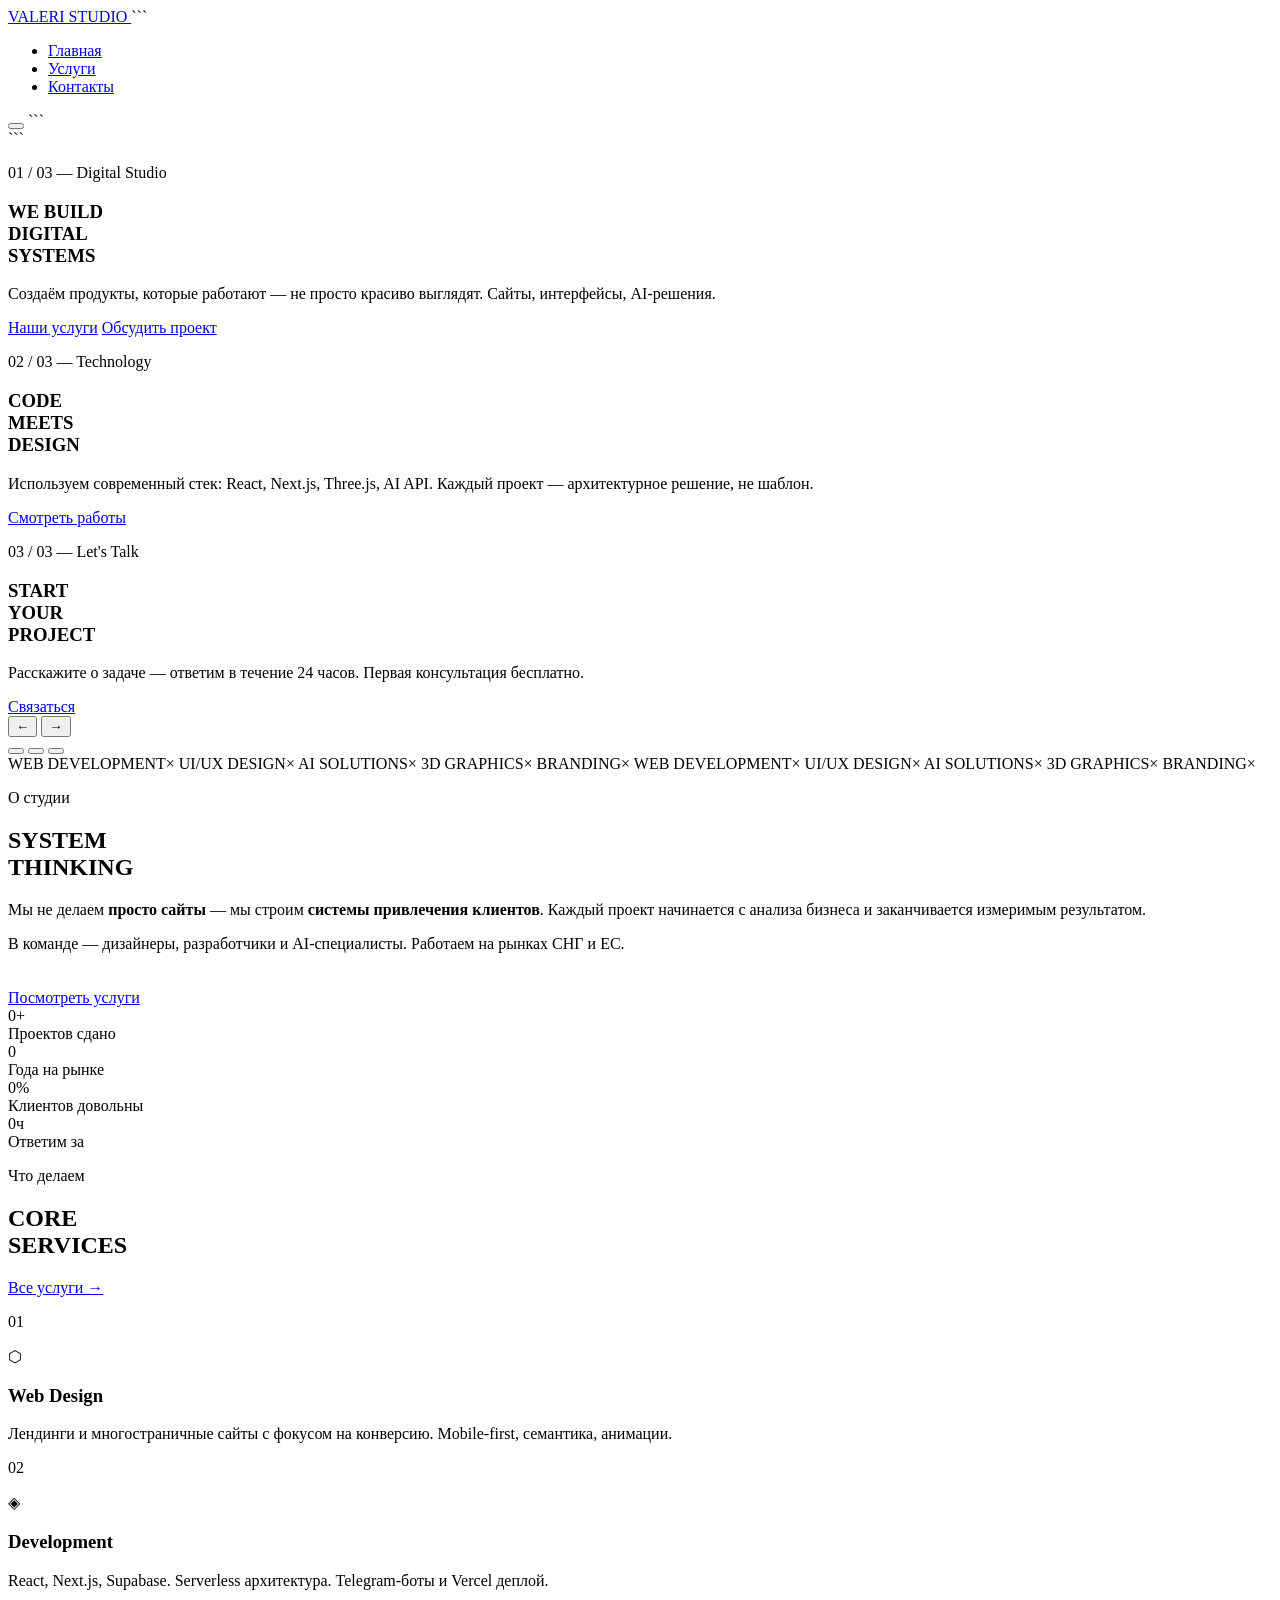
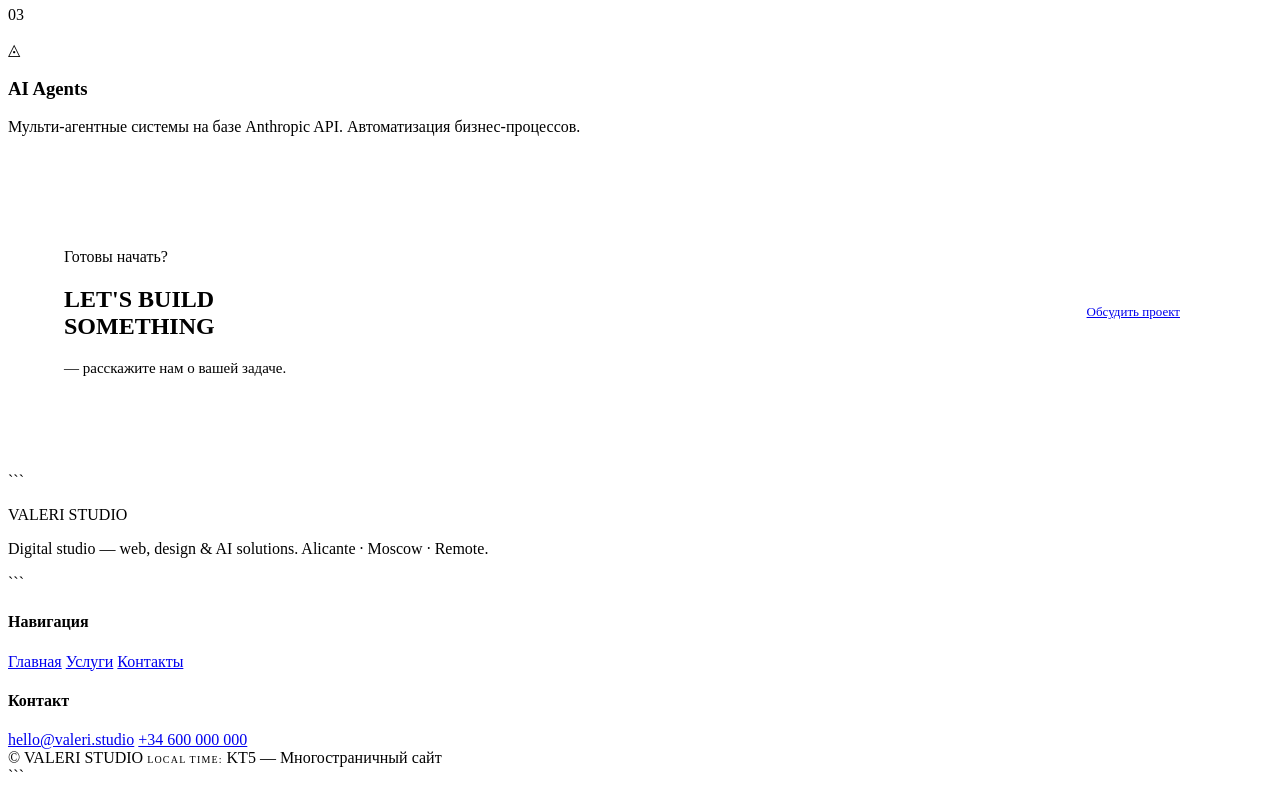
==== index.html @ 8718865a "Create index.html" ====
<!DOCTYPE html>

<html lang="ru">
<head>
  <meta charset="UTF-8" />
  <meta name="viewport" content="width=device-width, initial-scale=1.0" />
  <title>VALERI STUDIO — Digital Agency</title>
  <meta name="description" content="Digital studio specializing in web development, UI/UX design, and AI-powered solutions." />
  <link rel="stylesheet" href="css/style.css" />
</head>
<body>

  <!-- Noise texture overlay -->

  <div class="noise" aria-hidden="true"></div>

  <!-- ═══════════════════════════════════════
       HEADER
  ═══════════════════════════════════════ -->

  <header class="site-header" role="banner">
    <a href="index.html" class="logo" aria-label="VALERI STUDIO — home">
      <span class="logo-mark" aria-hidden="true"></span>
      VALERI STUDIO
    </a>

```
<nav role="navigation" aria-label="Основная навигация">
  <ul class="nav-links" id="nav-links">
    <li><a href="index.html">Главная</a></li>
    <li><a href="portfolio.html">Услуги</a></li>
    <li><a href="contacts.html">Контакты</a></li>
  </ul>
</nav>

<button class="menu-toggle" id="menu-toggle" aria-controls="nav-links" aria-expanded="false" aria-label="Открыть меню">
  <span></span>
  <span></span>
  <span></span>
</button>
```

  </header>

  <main>

```
<!-- ═══════════════════════════════════════
     HERO SLIDER
═══════════════════════════════════════ -->
<section class="hero" aria-label="Главный баннер">
  <div class="slides-track" aria-live="polite">

    <!-- Slide 1 -->
    <article class="slide slide-1 active" aria-roledescription="slide" aria-label="Слайд 1 из 3">
      <div class="slide-bg" aria-hidden="true"></div>
      <div class="slide-content">
        <p class="slide-num">01 / 03 — Digital Studio</p>
        <h1 class="slide-heading">
          WE BUILD<br /><span>DIGITAL</span><br />SYSTEMS
        </h1>
        <p class="slide-desc">
          Создаём продукты, которые работают — не просто красиво выглядят.
          Сайты, интерфейсы, AI-решения.
        </p>
        <div class="slide-actions">
          <a href="portfolio.html" class="btn btn-accent btn-arrow">Наши услуги</a>
          <a href="contacts.html" class="btn btn-ghost">Обсудить проект</a>
        </div>
      </div>
    </article>

    <!-- Slide 2 -->
    <article class="slide slide-2" aria-roledescription="slide" aria-label="Слайд 2 из 3">
      <div class="slide-bg" aria-hidden="true"></div>
      <div class="slide-content">
        <p class="slide-num">02 / 03 — Technology</p>
        <h1 class="slide-heading">
          CODE<br />MEETS<br /><span>DESIGN</span>
        </h1>
        <p class="slide-desc">
          Используем современный стек: React, Next.js, Three.js, AI API.
          Каждый проект — архитектурное решение, не шаблон.
        </p>
        <div class="slide-actions">
          <a href="portfolio.html" class="btn btn-accent btn-arrow">Смотреть работы</a>
        </div>
      </div>
    </article>

    <!-- Slide 3 -->
    <article class="slide slide-3" aria-roledescription="slide" aria-label="Слайд 3 из 3">
      <div class="slide-bg" aria-hidden="true"></div>
      <div class="slide-content">
        <p class="slide-num">03 / 03 — Let's Talk</p>
        <h1 class="slide-heading">
          START<br />YOUR<br /><span>PROJECT</span>
        </h1>
        <p class="slide-desc">
          Расскажите о задаче — ответим в течение 24 часов.
          Первая консультация бесплатно.
        </p>
        <div class="slide-actions">
          <a href="contacts.html" class="btn btn-accent btn-arrow">Связаться</a>
        </div>
      </div>
    </article>

  </div><!-- /.slides-track -->

  <!-- Slider controls -->
  <div class="slider-controls" aria-label="Управление слайдером">
    <button class="slider-btn prev" aria-label="Предыдущий слайд">&#8592;</button>
    <button class="slider-btn next" aria-label="Следующий слайд">&#8594;</button>
  </div>

  <!-- Dot indicators -->
  <div class="slider-dots" role="tablist" aria-label="Слайды">
    <button class="dot active" role="tab" aria-selected="true"  aria-label="Слайд 1"></button>
    <button class="dot"        role="tab" aria-selected="false" aria-label="Слайд 2"></button>
    <button class="dot"        role="tab" aria-selected="false" aria-label="Слайд 3"></button>
  </div>

  <!-- Progress bar -->
  <div class="slider-progress animating" aria-hidden="true" style="width:0%"></div>
</section>

<!-- ═══════════════════════════════════════
     MARQUEE STRIP
═══════════════════════════════════════ -->
<div class="marquee-strip" aria-hidden="true">
  <div class="marquee-track">
    <span>WEB DEVELOPMENT</span><span class="sep">×</span>
    <span>UI/UX DESIGN</span><span class="sep">×</span>
    <span>AI SOLUTIONS</span><span class="sep">×</span>
    <span>3D GRAPHICS</span><span class="sep">×</span>
    <span>BRANDING</span><span class="sep">×</span>
    <span>WEB DEVELOPMENT</span><span class="sep">×</span>
    <span>UI/UX DESIGN</span><span class="sep">×</span>
    <span>AI SOLUTIONS</span><span class="sep">×</span>
    <span>3D GRAPHICS</span><span class="sep">×</span>
    <span>BRANDING</span><span class="sep">×</span>
  </div>
</div>

<!-- ═══════════════════════════════════════
     ABOUT + STATS
═══════════════════════════════════════ -->
<section class="about-section" aria-labelledby="about-heading">
  <div class="about-inner">

    <div class="about-text">
      <p class="label reveal">О студии</p>
      <h2 class="display-title reveal reveal-d1" id="about-heading">
        SYSTEM<br />THINKING
      </h2>
      <p class="reveal reveal-d2">
        Мы не делаем <strong>просто сайты</strong> — мы строим
        <strong>системы привлечения клиентов</strong>.
        Каждый проект начинается с анализа бизнеса и заканчивается
        измеримым результатом.
      </p>
      <p class="reveal reveal-d3">
        В команде — дизайнеры, разработчики и AI-специалисты.
        Работаем на рынках СНГ и ЕС.
      </p>
      <div class="reveal reveal-d4" style="margin-top:36px">
        <a href="portfolio.html" class="btn btn-accent btn-arrow">Посмотреть услуги</a>
      </div>
    </div>

    <!-- Stats grid with animated counters -->
    <div class="stats-grid reveal reveal-d2">
      <div class="stat-box">
        <div class="stat-number"
             data-counter
             data-target="47"
             data-suffix="+">0+</div>
        <div class="stat-label">Проектов сдано</div>
      </div>
      <div class="stat-box">
        <div class="stat-number"
             data-counter
             data-target="3"
             data-suffix="">0</div>
        <div class="stat-label">Года на рынке</div>
      </div>
      <div class="stat-box">
        <div class="stat-number"
             data-counter
             data-target="98"
             data-suffix="%">0%</div>
        <div class="stat-label">Клиентов довольны</div>
      </div>
      <div class="stat-box">
        <div class="stat-number"
             data-counter
             data-target="24"
             data-suffix="ч">0ч</div>
        <div class="stat-label">Ответим за</div>
      </div>
    </div>

  </div>
</section>

<!-- ═══════════════════════════════════════
     SERVICES PREVIEW
═══════════════════════════════════════ -->
<section class="services-preview" aria-labelledby="services-preview-heading">
  <div class="services-preview-inner">

    <header class="services-header">
      <div>
        <p class="label reveal">Что делаем</p>
        <h2 class="section-title reveal reveal-d1" id="services-preview-heading">
          CORE<br />SERVICES
        </h2>
      </div>
      <a href="portfolio.html" class="btn btn-ghost reveal reveal-d2">Все услуги →</a>
    </header>

    <div class="preview-cards" data-stagger>

      <article class="preview-card">
        <p class="card-index">01</p>
        <span class="card-icon" aria-hidden="true">⬡</span>
        <h3 class="card-title">Web Design</h3>
        <p class="card-desc">Лендинги и многостраничные сайты с фокусом на конверсию. Mobile-first, семантика, анимации.</p>
      </article>

      <article class="preview-card">
        <p class="card-index">02</p>
        <span class="card-icon" aria-hidden="true">◈</span>
        <h3 class="card-title">Development</h3>
        <p class="card-desc">React, Next.js, Supabase. Serverless архитектура. Telegram-боты и Vercel деплой.</p>
      </article>

      <article class="preview-card">
        <p class="card-index">03</p>
        <span class="card-icon" aria-hidden="true">◬</span>
        <h3 class="card-title">AI Agents</h3>
        <p class="card-desc">Мульти-агентные системы на базе Anthropic API. Автоматизация бизнес-процессов.</p>
      </article>

    </div><!-- /.preview-cards -->

  </div>
</section>

<!-- ═══════════════════════════════════════
     DYNAMIC CONTENT: CTA BANNER
═══════════════════════════════════════ -->
<section style="padding:80px 56px; background:var(--surface); border-top:1px solid var(--border); border-bottom:1px solid var(--border);" aria-labelledby="cta-heading">
  <div style="max-width:1280px; margin:0 auto; display:flex; justify-content:space-between; align-items:center; gap:32px; flex-wrap:wrap;">
    <div>
      <p class="label reveal" aria-hidden="true">Готовы начать?</p>
      <h2 class="section-title reveal reveal-d1" id="cta-heading">
        LET'S BUILD<br />SOMETHING
      </h2>
      <!-- Dynamic greeting injected by main.js -->
      <p class="reveal reveal-d2" style="font-size:15px; color:var(--text-dim); margin-top:8px;">
        <span data-greeting></span> — расскажите нам о вашей задаче.
      </p>
    </div>
    <a href="contacts.html" class="btn btn-accent btn-arrow reveal reveal-d3" style="font-size:13px; padding:18px 36px;">
      Обсудить проект
    </a>
  </div>
</section>
```

  </main>

  <!-- ═══════════════════════════════════════
       FOOTER
  ═══════════════════════════════════════ -->

  <footer class="site-footer" role="contentinfo">
    <div>
      <p class="footer-brand">VALERI STUDIO</p>
      <p class="footer-tagline">Digital studio — web, design & AI solutions. Alicante · Moscow · Remote.</p>
    </div>

```
<nav class="footer-col" aria-label="Навигация в footer">
  <h4>Навигация</h4>
  <a href="index.html">Главная</a>
  <a href="portfolio.html">Услуги</a>
  <a href="contacts.html">Контакты</a>
</nav>

<div class="footer-col">
  <h4>Контакт</h4>
  <a href="mailto:hello@valeri.studio">hello@valeri.studio</a>
  <a href="tel:+34600000000">+34 600 000 000</a>
</div>

<div class="footer-bottom">
  <span>© <span data-year></span> VALERI STUDIO</span>
  <span style="font-family:var(--ff-mono); font-size:10px; letter-spacing:0.12em; color:var(--text-muted)">
    LOCAL TIME: <span data-clock></span>
  </span>
  <span>KT5 — Многостраничный сайт</span>
</div>
```

  </footer>

  <!-- Scripts -->

  <script src="js/nav.js"></script>

  <script src="js/slider.js"></script>

  <script src="js/main.js"></script>

</body>
</html>
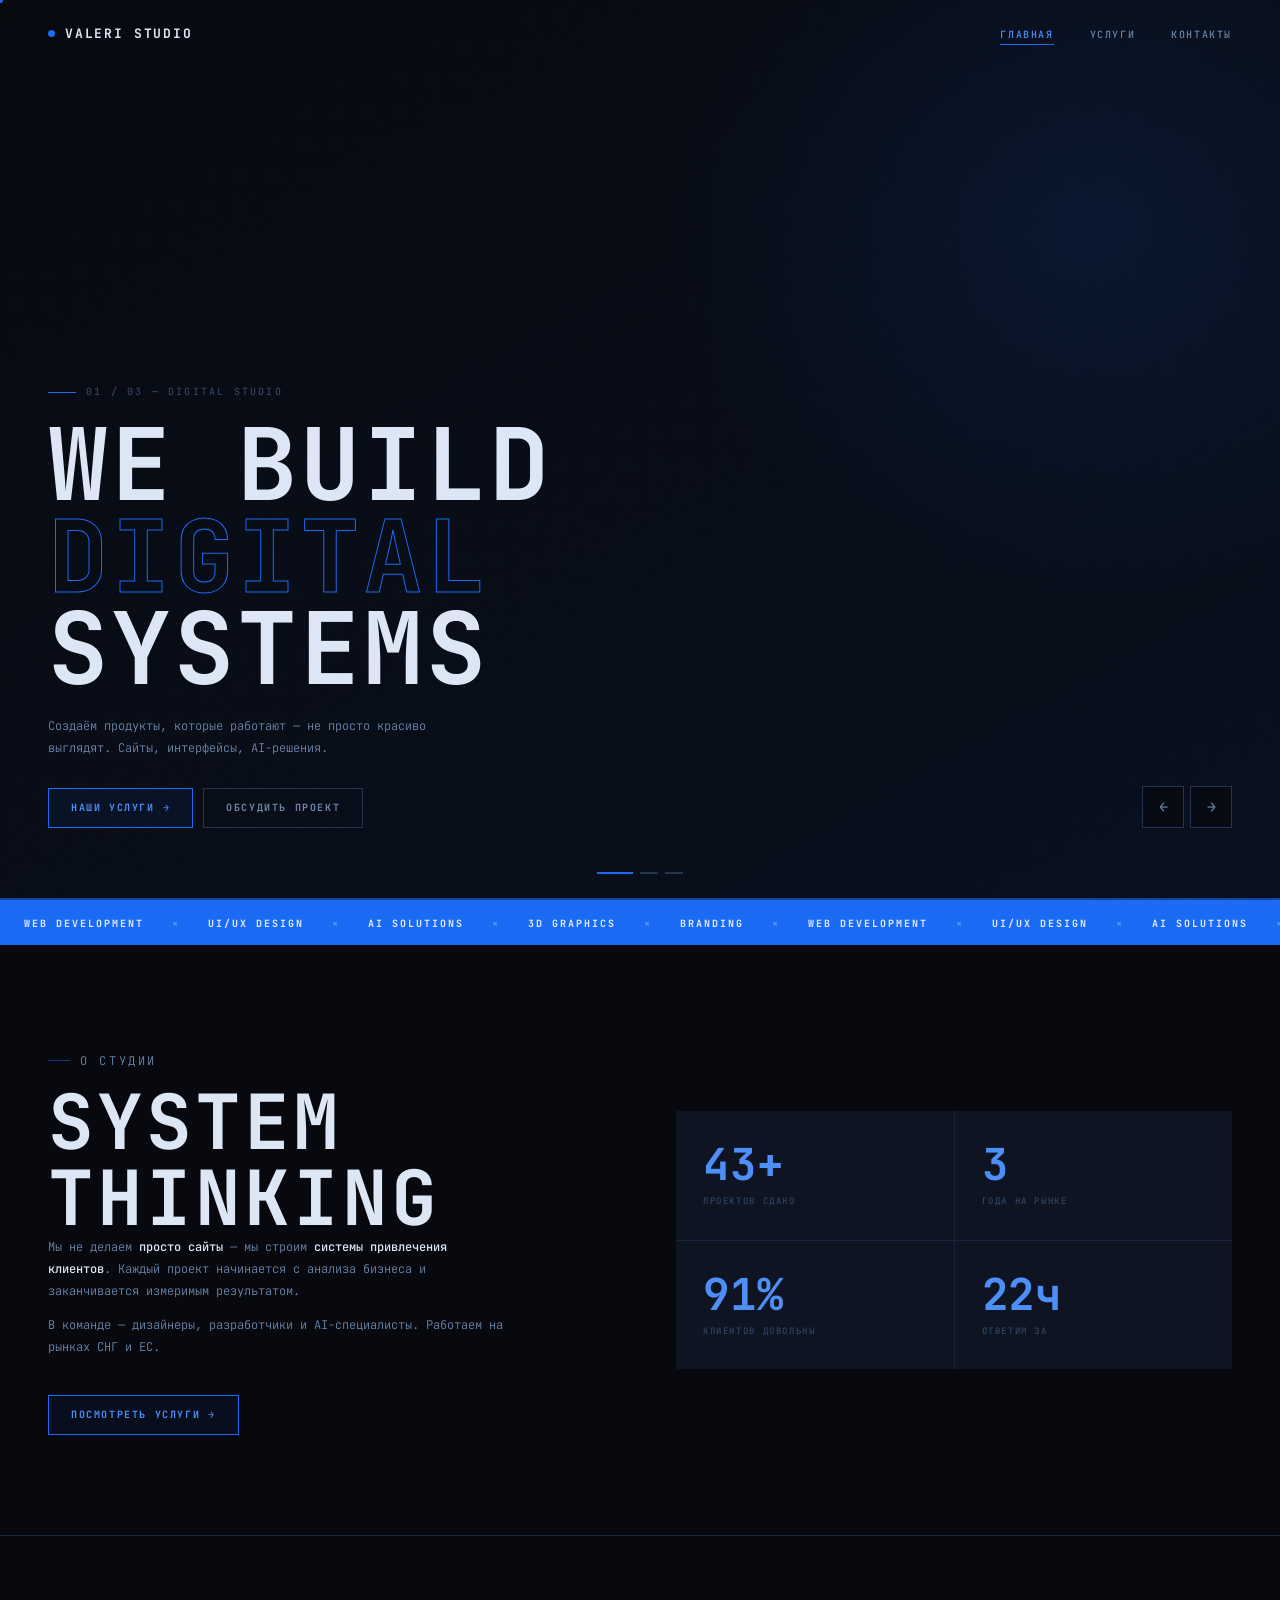
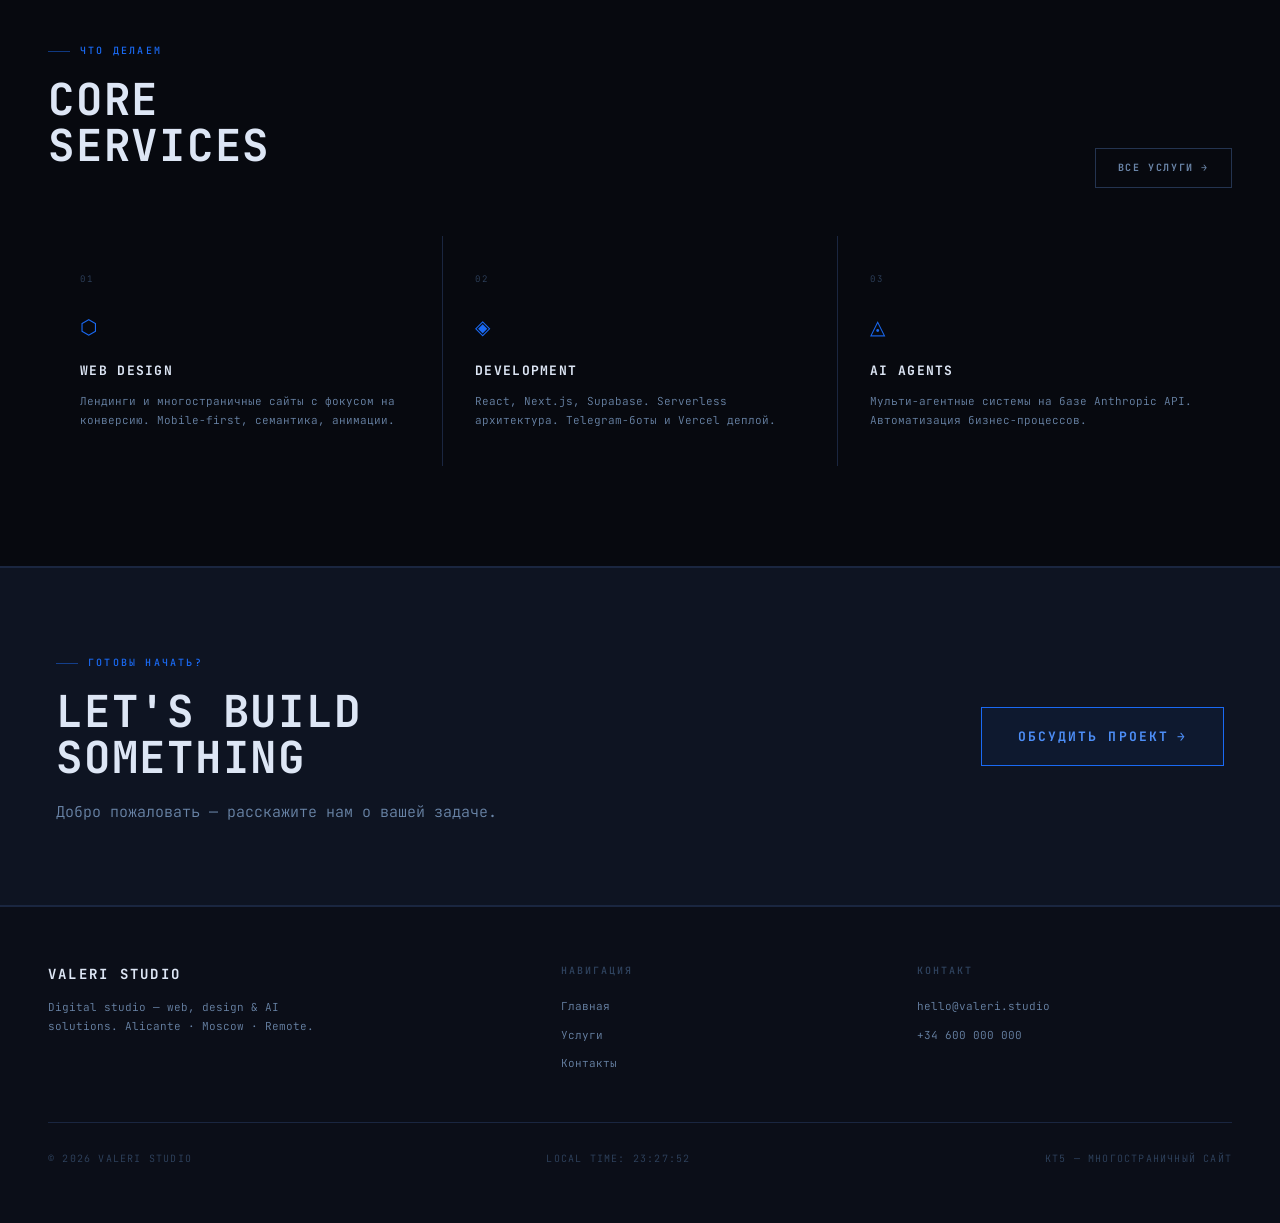
==== commit 6c3b1ff0: "Update index.html" ====
--- a/index.html
+++ b/index.html
@@ -1,5 +1,4 @@
 <!DOCTYPE html>
-
 <html lang="ru">
 <head>
   <meta charset="UTF-8" />
@@ -11,308 +10,294 @@
 <body>
 
   <!-- Noise texture overlay -->
-
   <div class="noise" aria-hidden="true"></div>
 
   <!-- ═══════════════════════════════════════
        HEADER
   ═══════════════════════════════════════ -->
-
   <header class="site-header" role="banner">
     <a href="index.html" class="logo" aria-label="VALERI STUDIO — home">
       <span class="logo-mark" aria-hidden="true"></span>
       VALERI STUDIO
     </a>
 
-```
-<nav role="navigation" aria-label="Основная навигация">
-  <ul class="nav-links" id="nav-links">
-    <li><a href="index.html">Главная</a></li>
-    <li><a href="portfolio.html">Услуги</a></li>
-    <li><a href="contacts.html">Контакты</a></li>
-  </ul>
-</nav>
-
-<button class="menu-toggle" id="menu-toggle" aria-controls="nav-links" aria-expanded="false" aria-label="Открыть меню">
-  <span></span>
-  <span></span>
-  <span></span>
-</button>
-```
-
+    <nav role="navigation" aria-label="Основная навигация">
+      <ul class="nav-links" id="nav-links">
+        <li><a href="index.html">Главная</a></li>
+        <li><a href="portfolio.html">Услуги</a></li>
+        <li><a href="contacts.html">Контакты</a></li>
+      </ul>
+    </nav>
+
+    <button class="menu-toggle" id="menu-toggle" aria-controls="nav-links" aria-expanded="false" aria-label="Открыть меню">
+      <span></span>
+      <span></span>
+      <span></span>
+    </button>
   </header>
 
   <main>
 
-```
-<!-- ═══════════════════════════════════════
-     HERO SLIDER
-═══════════════════════════════════════ -->
-<section class="hero" aria-label="Главный баннер">
-  <div class="slides-track" aria-live="polite">
-
-    <!-- Slide 1 -->
-    <article class="slide slide-1 active" aria-roledescription="slide" aria-label="Слайд 1 из 3">
-      <div class="slide-bg" aria-hidden="true"></div>
-      <div class="slide-content">
-        <p class="slide-num">01 / 03 — Digital Studio</p>
-        <h1 class="slide-heading">
-          WE BUILD<br /><span>DIGITAL</span><br />SYSTEMS
-        </h1>
-        <p class="slide-desc">
-          Создаём продукты, которые работают — не просто красиво выглядят.
-          Сайты, интерфейсы, AI-решения.
-        </p>
-        <div class="slide-actions">
-          <a href="portfolio.html" class="btn btn-accent btn-arrow">Наши услуги</a>
-          <a href="contacts.html" class="btn btn-ghost">Обсудить проект</a>
+    <!-- ═══════════════════════════════════════
+         HERO SLIDER
+    ═══════════════════════════════════════ -->
+    <section class="hero" aria-label="Главный баннер">
+      <div class="slides-track" aria-live="polite">
+
+        <!-- Slide 1 -->
+        <article class="slide slide-1 active" aria-roledescription="slide" aria-label="Слайд 1 из 3">
+          <div class="slide-bg" aria-hidden="true"></div>
+          <div class="slide-content">
+            <p class="slide-num">01 / 03 — Digital Studio</p>
+            <h1 class="slide-heading">
+              WE BUILD<br /><span>DIGITAL</span><br />SYSTEMS
+            </h1>
+            <p class="slide-desc">
+              Создаём продукты, которые работают — не просто красиво выглядят.
+              Сайты, интерфейсы, AI-решения.
+            </p>
+            <div class="slide-actions">
+              <a href="portfolio.html" class="btn btn-accent btn-arrow">Наши услуги</a>
+              <a href="contacts.html" class="btn btn-ghost">Обсудить проект</a>
+            </div>
+          </div>
+        </article>
+
+        <!-- Slide 2 -->
+        <article class="slide slide-2" aria-roledescription="slide" aria-label="Слайд 2 из 3">
+          <div class="slide-bg" aria-hidden="true"></div>
+          <div class="slide-content">
+            <p class="slide-num">02 / 03 — Technology</p>
+            <h1 class="slide-heading">
+              CODE<br />MEETS<br /><span>DESIGN</span>
+            </h1>
+            <p class="slide-desc">
+              Используем современный стек: React, Next.js, Three.js, AI API.
+              Каждый проект — архитектурное решение, не шаблон.
+            </p>
+            <div class="slide-actions">
+              <a href="portfolio.html" class="btn btn-accent btn-arrow">Смотреть работы</a>
+            </div>
+          </div>
+        </article>
+
+        <!-- Slide 3 -->
+        <article class="slide slide-3" aria-roledescription="slide" aria-label="Слайд 3 из 3">
+          <div class="slide-bg" aria-hidden="true"></div>
+          <div class="slide-content">
+            <p class="slide-num">03 / 03 — Let's Talk</p>
+            <h1 class="slide-heading">
+              START<br />YOUR<br /><span>PROJECT</span>
+            </h1>
+            <p class="slide-desc">
+              Расскажите о задаче — ответим в течение 24 часов.
+              Первая консультация бесплатно.
+            </p>
+            <div class="slide-actions">
+              <a href="contacts.html" class="btn btn-accent btn-arrow">Связаться</a>
+            </div>
+          </div>
+        </article>
+
+      </div><!-- /.slides-track -->
+
+      <!-- Slider controls -->
+      <div class="slider-controls" aria-label="Управление слайдером">
+        <button class="slider-btn prev" aria-label="Предыдущий слайд">&#8592;</button>
+        <button class="slider-btn next" aria-label="Следующий слайд">&#8594;</button>
+      </div>
+
+      <!-- Dot indicators -->
+      <div class="slider-dots" role="tablist" aria-label="Слайды">
+        <button class="dot active" role="tab" aria-selected="true"  aria-label="Слайд 1"></button>
+        <button class="dot"        role="tab" aria-selected="false" aria-label="Слайд 2"></button>
+        <button class="dot"        role="tab" aria-selected="false" aria-label="Слайд 3"></button>
+      </div>
+
+      <!-- Progress bar -->
+      <div class="slider-progress animating" aria-hidden="true" style="width:0%"></div>
+    </section>
+
+    <!-- ═══════════════════════════════════════
+         MARQUEE STRIP
+    ═══════════════════════════════════════ -->
+    <div class="marquee-strip" aria-hidden="true">
+      <div class="marquee-track">
+        <span>WEB DEVELOPMENT</span><span class="sep">×</span>
+        <span>UI/UX DESIGN</span><span class="sep">×</span>
+        <span>AI SOLUTIONS</span><span class="sep">×</span>
+        <span>3D GRAPHICS</span><span class="sep">×</span>
+        <span>BRANDING</span><span class="sep">×</span>
+        <span>WEB DEVELOPMENT</span><span class="sep">×</span>
+        <span>UI/UX DESIGN</span><span class="sep">×</span>
+        <span>AI SOLUTIONS</span><span class="sep">×</span>
+        <span>3D GRAPHICS</span><span class="sep">×</span>
+        <span>BRANDING</span><span class="sep">×</span>
+      </div>
+    </div>
+
+    <!-- ═══════════════════════════════════════
+         ABOUT + STATS
+    ═══════════════════════════════════════ -->
+    <section class="about-section" aria-labelledby="about-heading">
+      <div class="about-inner">
+
+        <div class="about-text">
+          <p class="label reveal">О студии</p>
+          <h2 class="display-title reveal reveal-d1" id="about-heading">
+            SYSTEM<br />THINKING
+          </h2>
+          <p class="reveal reveal-d2">
+            Мы не делаем <strong>просто сайты</strong> — мы строим
+            <strong>системы привлечения клиентов</strong>.
+            Каждый проект начинается с анализа бизнеса и заканчивается
+            измеримым результатом.
+          </p>
+          <p class="reveal reveal-d3">
+            В команде — дизайнеры, разработчики и AI-специалисты.
+            Работаем на рынках СНГ и ЕС.
+          </p>
+          <div class="reveal reveal-d4" style="margin-top:36px">
+            <a href="portfolio.html" class="btn btn-accent btn-arrow">Посмотреть услуги</a>
+          </div>
         </div>
-      </div>
-    </article>
-
-    <!-- Slide 2 -->
-    <article class="slide slide-2" aria-roledescription="slide" aria-label="Слайд 2 из 3">
-      <div class="slide-bg" aria-hidden="true"></div>
-      <div class="slide-content">
-        <p class="slide-num">02 / 03 — Technology</p>
-        <h1 class="slide-heading">
-          CODE<br />MEETS<br /><span>DESIGN</span>
-        </h1>
-        <p class="slide-desc">
-          Используем современный стек: React, Next.js, Three.js, AI API.
-          Каждый проект — архитектурное решение, не шаблон.
-        </p>
-        <div class="slide-actions">
-          <a href="portfolio.html" class="btn btn-accent btn-arrow">Смотреть работы</a>
+
+        <!-- Stats grid with animated counters -->
+        <div class="stats-grid reveal reveal-d2">
+          <div class="stat-box">
+            <div class="stat-number"
+                 data-counter
+                 data-target="47"
+                 data-suffix="+">0+</div>
+            <div class="stat-label">Проектов сдано</div>
+          </div>
+          <div class="stat-box">
+            <div class="stat-number"
+                 data-counter
+                 data-target="3"
+                 data-suffix="">0</div>
+            <div class="stat-label">Года на рынке</div>
+          </div>
+          <div class="stat-box">
+            <div class="stat-number"
+                 data-counter
+                 data-target="98"
+                 data-suffix="%">0%</div>
+            <div class="stat-label">Клиентов довольны</div>
+          </div>
+          <div class="stat-box">
+            <div class="stat-number"
+                 data-counter
+                 data-target="24"
+                 data-suffix="ч">0ч</div>
+            <div class="stat-label">Ответим за</div>
+          </div>
         </div>
-      </div>
-    </article>
-
-    <!-- Slide 3 -->
-    <article class="slide slide-3" aria-roledescription="slide" aria-label="Слайд 3 из 3">
-      <div class="slide-bg" aria-hidden="true"></div>
-      <div class="slide-content">
-        <p class="slide-num">03 / 03 — Let's Talk</p>
-        <h1 class="slide-heading">
-          START<br />YOUR<br /><span>PROJECT</span>
-        </h1>
-        <p class="slide-desc">
-          Расскажите о задаче — ответим в течение 24 часов.
-          Первая консультация бесплатно.
-        </p>
-        <div class="slide-actions">
-          <a href="contacts.html" class="btn btn-accent btn-arrow">Связаться</a>
+
+      </div>
+    </section>
+
+    <!-- ═══════════════════════════════════════
+         SERVICES PREVIEW
+    ═══════════════════════════════════════ -->
+    <section class="services-preview" aria-labelledby="services-preview-heading">
+      <div class="services-preview-inner">
+
+        <header class="services-header">
+          <div>
+            <p class="label reveal">Что делаем</p>
+            <h2 class="section-title reveal reveal-d1" id="services-preview-heading">
+              CORE<br />SERVICES
+            </h2>
+          </div>
+          <a href="portfolio.html" class="btn btn-ghost reveal reveal-d2">Все услуги →</a>
+        </header>
+
+        <div class="preview-cards" data-stagger>
+
+          <article class="preview-card">
+            <p class="card-index">01</p>
+            <span class="card-icon" aria-hidden="true">⬡</span>
+            <h3 class="card-title">Web Design</h3>
+            <p class="card-desc">Лендинги и многостраничные сайты с фокусом на конверсию. Mobile-first, семантика, анимации.</p>
+          </article>
+
+          <article class="preview-card">
+            <p class="card-index">02</p>
+            <span class="card-icon" aria-hidden="true">◈</span>
+            <h3 class="card-title">Development</h3>
+            <p class="card-desc">React, Next.js, Supabase. Serverless архитектура. Telegram-боты и Vercel деплой.</p>
+          </article>
+
+          <article class="preview-card">
+            <p class="card-index">03</p>
+            <span class="card-icon" aria-hidden="true">◬</span>
+            <h3 class="card-title">AI Agents</h3>
+            <p class="card-desc">Мульти-агентные системы на базе Anthropic API. Автоматизация бизнес-процессов.</p>
+          </article>
+
+        </div><!-- /.preview-cards -->
+
+      </div>
+    </section>
+
+    <!-- ═══════════════════════════════════════
+         DYNAMIC CONTENT: CTA BANNER
+    ═══════════════════════════════════════ -->
+    <section style="padding:80px 56px; background:var(--surface); border-top:1px solid var(--border); border-bottom:1px solid var(--border);" aria-labelledby="cta-heading">
+      <div style="max-width:1280px; margin:0 auto; display:flex; justify-content:space-between; align-items:center; gap:32px; flex-wrap:wrap;">
+        <div>
+          <p class="label reveal" aria-hidden="true">Готовы начать?</p>
+          <h2 class="section-title reveal reveal-d1" id="cta-heading">
+            LET'S BUILD<br />SOMETHING
+          </h2>
+          <!-- Dynamic greeting injected by main.js -->
+          <p class="reveal reveal-d2" style="font-size:15px; color:var(--text-dim); margin-top:8px;">
+            <span data-greeting></span> — расскажите нам о вашей задаче.
+          </p>
         </div>
-      </div>
-    </article>
-
-  </div><!-- /.slides-track -->
-
-  <!-- Slider controls -->
-  <div class="slider-controls" aria-label="Управление слайдером">
-    <button class="slider-btn prev" aria-label="Предыдущий слайд">&#8592;</button>
-    <button class="slider-btn next" aria-label="Следующий слайд">&#8594;</button>
-  </div>
-
-  <!-- Dot indicators -->
-  <div class="slider-dots" role="tablist" aria-label="Слайды">
-    <button class="dot active" role="tab" aria-selected="true"  aria-label="Слайд 1"></button>
-    <button class="dot"        role="tab" aria-selected="false" aria-label="Слайд 2"></button>
-    <button class="dot"        role="tab" aria-selected="false" aria-label="Слайд 3"></button>
-  </div>
-
-  <!-- Progress bar -->
-  <div class="slider-progress animating" aria-hidden="true" style="width:0%"></div>
-</section>
-
-<!-- ═══════════════════════════════════════
-     MARQUEE STRIP
-═══════════════════════════════════════ -->
-<div class="marquee-strip" aria-hidden="true">
-  <div class="marquee-track">
-    <span>WEB DEVELOPMENT</span><span class="sep">×</span>
-    <span>UI/UX DESIGN</span><span class="sep">×</span>
-    <span>AI SOLUTIONS</span><span class="sep">×</span>
-    <span>3D GRAPHICS</span><span class="sep">×</span>
-    <span>BRANDING</span><span class="sep">×</span>
-    <span>WEB DEVELOPMENT</span><span class="sep">×</span>
-    <span>UI/UX DESIGN</span><span class="sep">×</span>
-    <span>AI SOLUTIONS</span><span class="sep">×</span>
-    <span>3D GRAPHICS</span><span class="sep">×</span>
-    <span>BRANDING</span><span class="sep">×</span>
-  </div>
-</div>
-
-<!-- ═══════════════════════════════════════
-     ABOUT + STATS
-═══════════════════════════════════════ -->
-<section class="about-section" aria-labelledby="about-heading">
-  <div class="about-inner">
-
-    <div class="about-text">
-      <p class="label reveal">О студии</p>
-      <h2 class="display-title reveal reveal-d1" id="about-heading">
-        SYSTEM<br />THINKING
-      </h2>
-      <p class="reveal reveal-d2">
-        Мы не делаем <strong>просто сайты</strong> — мы строим
-        <strong>системы привлечения клиентов</strong>.
-        Каждый проект начинается с анализа бизнеса и заканчивается
-        измеримым результатом.
-      </p>
-      <p class="reveal reveal-d3">
-        В команде — дизайнеры, разработчики и AI-специалисты.
-        Работаем на рынках СНГ и ЕС.
-      </p>
-      <div class="reveal reveal-d4" style="margin-top:36px">
-        <a href="portfolio.html" class="btn btn-accent btn-arrow">Посмотреть услуги</a>
-      </div>
-    </div>
-
-    <!-- Stats grid with animated counters -->
-    <div class="stats-grid reveal reveal-d2">
-      <div class="stat-box">
-        <div class="stat-number"
-             data-counter
-             data-target="47"
-             data-suffix="+">0+</div>
-        <div class="stat-label">Проектов сдано</div>
-      </div>
-      <div class="stat-box">
-        <div class="stat-number"
-             data-counter
-             data-target="3"
-             data-suffix="">0</div>
-        <div class="stat-label">Года на рынке</div>
-      </div>
-      <div class="stat-box">
-        <div class="stat-number"
-             data-counter
-             data-target="98"
-             data-suffix="%">0%</div>
-        <div class="stat-label">Клиентов довольны</div>
-      </div>
-      <div class="stat-box">
-        <div class="stat-number"
-             data-counter
-             data-target="24"
-             data-suffix="ч">0ч</div>
-        <div class="stat-label">Ответим за</div>
-      </div>
-    </div>
-
-  </div>
-</section>
-
-<!-- ═══════════════════════════════════════
-     SERVICES PREVIEW
-═══════════════════════════════════════ -->
-<section class="services-preview" aria-labelledby="services-preview-heading">
-  <div class="services-preview-inner">
-
-    <header class="services-header">
-      <div>
-        <p class="label reveal">Что делаем</p>
-        <h2 class="section-title reveal reveal-d1" id="services-preview-heading">
-          CORE<br />SERVICES
-        </h2>
-      </div>
-      <a href="portfolio.html" class="btn btn-ghost reveal reveal-d2">Все услуги →</a>
-    </header>
-
-    <div class="preview-cards" data-stagger>
-
-      <article class="preview-card">
-        <p class="card-index">01</p>
-        <span class="card-icon" aria-hidden="true">⬡</span>
-        <h3 class="card-title">Web Design</h3>
-        <p class="card-desc">Лендинги и многостраничные сайты с фокусом на конверсию. Mobile-first, семантика, анимации.</p>
-      </article>
-
-      <article class="preview-card">
-        <p class="card-index">02</p>
-        <span class="card-icon" aria-hidden="true">◈</span>
-        <h3 class="card-title">Development</h3>
-        <p class="card-desc">React, Next.js, Supabase. Serverless архитектура. Telegram-боты и Vercel деплой.</p>
-      </article>
-
-      <article class="preview-card">
-        <p class="card-index">03</p>
-        <span class="card-icon" aria-hidden="true">◬</span>
-        <h3 class="card-title">AI Agents</h3>
-        <p class="card-desc">Мульти-агентные системы на базе Anthropic API. Автоматизация бизнес-процессов.</p>
-      </article>
-
-    </div><!-- /.preview-cards -->
-
-  </div>
-</section>
-
-<!-- ═══════════════════════════════════════
-     DYNAMIC CONTENT: CTA BANNER
-═══════════════════════════════════════ -->
-<section style="padding:80px 56px; background:var(--surface); border-top:1px solid var(--border); border-bottom:1px solid var(--border);" aria-labelledby="cta-heading">
-  <div style="max-width:1280px; margin:0 auto; display:flex; justify-content:space-between; align-items:center; gap:32px; flex-wrap:wrap;">
-    <div>
-      <p class="label reveal" aria-hidden="true">Готовы начать?</p>
-      <h2 class="section-title reveal reveal-d1" id="cta-heading">
-        LET'S BUILD<br />SOMETHING
-      </h2>
-      <!-- Dynamic greeting injected by main.js -->
-      <p class="reveal reveal-d2" style="font-size:15px; color:var(--text-dim); margin-top:8px;">
-        <span data-greeting></span> — расскажите нам о вашей задаче.
-      </p>
-    </div>
-    <a href="contacts.html" class="btn btn-accent btn-arrow reveal reveal-d3" style="font-size:13px; padding:18px 36px;">
-      Обсудить проект
-    </a>
-  </div>
-</section>
-```
+        <a href="contacts.html" class="btn btn-accent btn-arrow reveal reveal-d3" style="font-size:13px; padding:18px 36px;">
+          Обсудить проект
+        </a>
+      </div>
+    </section>
 
   </main>
 
   <!-- ═══════════════════════════════════════
        FOOTER
   ═══════════════════════════════════════ -->
-
   <footer class="site-footer" role="contentinfo">
     <div>
       <p class="footer-brand">VALERI STUDIO</p>
       <p class="footer-tagline">Digital studio — web, design & AI solutions. Alicante · Moscow · Remote.</p>
     </div>
 
-```
-<nav class="footer-col" aria-label="Навигация в footer">
-  <h4>Навигация</h4>
-  <a href="index.html">Главная</a>
-  <a href="portfolio.html">Услуги</a>
-  <a href="contacts.html">Контакты</a>
-</nav>
-
-<div class="footer-col">
-  <h4>Контакт</h4>
-  <a href="mailto:hello@valeri.studio">hello@valeri.studio</a>
-  <a href="tel:+34600000000">+34 600 000 000</a>
-</div>
-
-<div class="footer-bottom">
-  <span>© <span data-year></span> VALERI STUDIO</span>
-  <span style="font-family:var(--ff-mono); font-size:10px; letter-spacing:0.12em; color:var(--text-muted)">
-    LOCAL TIME: <span data-clock></span>
-  </span>
-  <span>KT5 — Многостраничный сайт</span>
-</div>
-```
-
+    <nav class="footer-col" aria-label="Навигация в footer">
+      <h4>Навигация</h4>
+      <a href="index.html">Главная</a>
+      <a href="portfolio.html">Услуги</a>
+      <a href="contacts.html">Контакты</a>
+    </nav>
+
+    <div class="footer-col">
+      <h4>Контакт</h4>
+      <a href="mailto:hello@valeri.studio">hello@valeri.studio</a>
+      <a href="tel:+34600000000">+34 600 000 000</a>
+    </div>
+
+    <div class="footer-bottom">
+      <span>© <span data-year></span> VALERI STUDIO</span>
+      <span style="font-family:var(--ff-mono); font-size:10px; letter-spacing:0.12em; color:var(--text-muted)">
+        LOCAL TIME: <span data-clock></span>
+      </span>
+      <span>KT5 — Многостраничный сайт</span>
+    </div>
   </footer>
 
   <!-- Scripts -->
-
   <script src="js/nav.js"></script>
-
   <script src="js/slider.js"></script>
-
   <script src="js/main.js"></script>
 
 </body>
--- a/css/style.css
+++ b/css/style.css
@@ -0,0 +1,857 @@
+@import url('https://fonts.googleapis.com/css2?family=JetBrains+Mono:ital,wght@0,300;0,400;0,500;0,700;1,300&display=swap');
+
+/* ═══════════════════════════════════════════
+   ROOT VARIABLES — Corporate Blue / sf-sys
+═══════════════════════════════════════════ */
+:root {
+  --bg:           #07090f;
+  --bg-2:         #0b0e18;
+  --surface:      #0e1422;
+  --surface-2:    #111828;
+  --border:       #1a2640;
+  --border-2:     #243450;
+  --text:         #dde6f5;
+  --text-dim:     #6a85a8;
+  --text-muted:   #304460;
+  --accent:       #1a6af4;
+  --accent-2:     #4d8ef7;
+  --accent-glow:  rgba(26,106,244,0.14);
+  --accent-dark:  #1255cc;
+  --red:          #e84040;
+  --radius:       2px;
+  --ff:           'JetBrains Mono', monospace;
+  --ease:         cubic-bezier(0.25, 0.46, 0.45, 0.94);
+  --t:            all 0.28s var(--ease);
+  --header-h:     68px;
+}
+
+/* ═══════════════════════════════════════════
+   RESET & BASE
+═══════════════════════════════════════════ */
+*, *::before, *::after { box-sizing: border-box; margin: 0; padding: 0; }
+html { scroll-behavior: smooth; }
+body {
+  background: var(--bg);
+  color: var(--text);
+  font-family: var(--ff);
+  font-weight: 300;
+  font-size: 14px;
+  line-height: 1.65;
+  overflow-x: hidden;
+  -webkit-font-smoothing: antialiased;
+}
+img { max-width: 100%; display: block; }
+a { color: inherit; text-decoration: none; }
+ul { list-style: none; }
+button { cursor: pointer; font-family: var(--ff); }
+code { font-family: var(--ff); }
+
+::-webkit-scrollbar { width: 3px; }
+::-webkit-scrollbar-track { background: var(--bg); }
+::-webkit-scrollbar-thumb { background: var(--accent); }
+::selection { background: var(--accent); color: #fff; }
+
+/* ═══════════════════════════════════════════
+   HEADER
+═══════════════════════════════════════════ */
+.site-header {
+  position: fixed;
+  inset: 0 0 auto 0;
+  height: var(--header-h);
+  display: flex;
+  align-items: center;
+  justify-content: space-between;
+  padding: 0 48px;
+  z-index: 900;
+  transition: background 0.35s ease, border-color 0.35s ease;
+  border-bottom: 1px solid transparent;
+}
+.site-header.scrolled {
+  background: rgba(7,9,15,0.92);
+  backdrop-filter: blur(16px);
+  -webkit-backdrop-filter: blur(16px);
+  border-color: var(--border);
+}
+.logo {
+  display: flex;
+  align-items: center;
+  gap: 10px;
+  font-size: 13px;
+  font-weight: 700;
+  letter-spacing: 0.14em;
+  text-transform: uppercase;
+  color: var(--text);
+  transition: color 0.2s;
+}
+.logo:hover { color: var(--accent-2); }
+.logo-mark {
+  width: 7px; height: 7px;
+  background: var(--accent);
+  border-radius: 50%;
+  animation: dot-pulse 2.4s ease-in-out infinite;
+}
+@keyframes dot-pulse {
+  0%,100% { transform: scale(1); opacity: 1; }
+  50%      { transform: scale(1.6); opacity: 0.5; }
+}
+.nav-links { display: flex; align-items: center; gap: 36px; }
+.nav-links a {
+  font-size: 10px;
+  font-weight: 500;
+  letter-spacing: 0.16em;
+  text-transform: uppercase;
+  color: var(--text-dim);
+  position: relative;
+  padding-bottom: 2px;
+  transition: color 0.22s;
+}
+.nav-links a::after {
+  content: '';
+  position: absolute;
+  bottom: -2px; left: 0;
+  width: 0; height: 1px;
+  background: var(--accent);
+  transition: width 0.28s var(--ease);
+}
+.nav-links a:hover, .nav-links a.active { color: var(--accent-2); }
+.nav-links a:hover::after, .nav-links a.active::after { width: 100%; }
+.menu-toggle {
+  display: none;
+  flex-direction: column;
+  gap: 6px;
+  padding: 4px;
+  background: none;
+  border: none;
+}
+.menu-toggle span {
+  display: block;
+  width: 22px; height: 1px;
+  background: var(--text-dim);
+  transition: var(--t);
+  transform-origin: center;
+}
+.menu-toggle.open span:nth-child(1) { transform: translateY(7px) rotate(45deg); background: var(--accent-2); }
+.menu-toggle.open span:nth-child(2) { opacity: 0; transform: scaleX(0); }
+.menu-toggle.open span:nth-child(3) { transform: translateY(-7px) rotate(-45deg); background: var(--accent-2); }
+
+/* ═══════════════════════════════════════════
+   FOOTER
+═══════════════════════════════════════════ */
+.site-footer {
+  background: var(--bg-2);
+  border-top: 1px solid var(--border);
+  padding: 56px 48px;
+  display: grid;
+  grid-template-columns: 1.5fr 1fr 1fr;
+  gap: 40px;
+  align-items: start;
+}
+.footer-brand {
+  font-size: 14px;
+  font-weight: 700;
+  letter-spacing: 0.16em;
+  text-transform: uppercase;
+  margin-bottom: 12px;
+}
+.footer-tagline { font-size: 11px; color: var(--text-dim); line-height: 1.75; max-width: 280px; }
+.footer-col h4 {
+  font-size: 10px;
+  font-weight: 500;
+  letter-spacing: 0.2em;
+  text-transform: uppercase;
+  color: var(--text-muted);
+  margin-bottom: 18px;
+}
+.footer-col a {
+  display: block;
+  font-size: 11px;
+  color: var(--text-dim);
+  margin-bottom: 10px;
+  transition: color 0.2s;
+}
+.footer-col a:hover { color: var(--accent-2); }
+.footer-bottom {
+  grid-column: 1 / -1;
+  padding-top: 28px;
+  border-top: 1px solid var(--border);
+  display: flex;
+  justify-content: space-between;
+  align-items: center;
+  font-size: 10px;
+  letter-spacing: 0.12em;
+  text-transform: uppercase;
+  color: var(--text-muted);
+}
+
+/* ═══════════════════════════════════════════
+   COMMON UTILITIES
+═══════════════════════════════════════════ */
+.label {
+  display: inline-flex;
+  align-items: center;
+  gap: 10px;
+  font-size: 10px;
+  font-weight: 500;
+  letter-spacing: 0.22em;
+  text-transform: uppercase;
+  color: var(--accent);
+  margin-bottom: 16px;
+}
+.label::before {
+  content: '';
+  display: block;
+  width: 22px; height: 1px;
+  background: var(--accent);
+  opacity: 0.5;
+}
+
+.display-title {
+  font-size: clamp(32px, 6vw, 76px);
+  font-weight: 700;
+  letter-spacing: 0.04em;
+  line-height: 1.0;
+  text-transform: uppercase;
+}
+.display-title em {
+  font-style: normal;
+  color: transparent;
+  -webkit-text-stroke: 1px var(--accent);
+}
+
+.page-title {
+  font-size: clamp(26px, 4.5vw, 56px);
+  font-weight: 700;
+  letter-spacing: 0.04em;
+  line-height: 1.05;
+  text-transform: uppercase;
+}
+
+.section-title {
+  font-size: clamp(22px, 3.5vw, 44px);
+  font-weight: 700;
+  letter-spacing: 0.04em;
+  line-height: 1.05;
+  text-transform: uppercase;
+  margin-bottom: 20px;
+}
+
+/* Buttons */
+.btn {
+  display: inline-flex;
+  align-items: center;
+  gap: 8px;
+  font-family: var(--ff);
+  font-size: 10px;
+  font-weight: 700;
+  letter-spacing: 0.16em;
+  text-transform: uppercase;
+  padding: 11px 22px;
+  border: 1px solid currentColor;
+  background: transparent;
+  color: inherit;
+  transition: var(--t);
+  position: relative;
+  overflow: hidden;
+}
+.btn::before {
+  content: '';
+  position: absolute; inset: 0;
+  background: currentColor;
+  transform: translateX(-102%);
+  transition: transform 0.3s var(--ease);
+  opacity: 0.07;
+}
+.btn:hover::before { transform: translateX(0); }
+.btn-accent {
+  color: var(--accent-2);
+  border-color: var(--accent);
+  background: rgba(26,106,244,0.06);
+}
+.btn-accent:hover { background: var(--accent); color: #fff; }
+.btn-accent:hover::before { display: none; }
+.btn-ghost { color: var(--text-dim); border-color: var(--border-2); }
+.btn-ghost:hover { color: var(--text); border-color: var(--text-dim); }
+.btn-arrow::after { content: ' →'; }
+
+/* Tag */
+.tag {
+  display: inline-block;
+  font-size: 9px;
+  font-weight: 500;
+  letter-spacing: 0.12em;
+  text-transform: uppercase;
+  padding: 3px 8px;
+  border: 1px solid var(--border-2);
+  color: var(--text-muted);
+}
+.tag.accent { border-color: var(--accent); color: var(--accent-2); }
+
+/* Noise */
+.noise {
+  position: fixed; inset: 0;
+  z-index: 9999; pointer-events: none;
+  background-image: url("data:image/svg+xml,%3Csvg viewBox='0 0 200 200' xmlns='http://www.w3.org/2000/svg'%3E%3Cfilter id='n'%3E%3CfeTurbulence type='fractalNoise' baseFrequency='0.85' numOctaves='4' stitchTiles='stitch'/%3E%3C/filter%3E%3Crect width='100%25' height='100%25' filter='url(%23n)' opacity='0.025'/%3E%3C/svg%3E");
+  background-size: 200px 200px;
+  opacity: 0.45;
+  mix-blend-mode: overlay;
+}
+
+/* ═══════════════════════════════════════════
+   SCROLL REVEAL
+═══════════════════════════════════════════ */
+.reveal {
+  opacity: 0;
+  transform: translateY(24px);
+  transition: opacity 0.6s var(--ease), transform 0.6s var(--ease);
+}
+.reveal.in-view { opacity: 1; transform: translateY(0); }
+.reveal-d1 { transition-delay: 0.1s; }
+.reveal-d2 { transition-delay: 0.2s; }
+.reveal-d3 { transition-delay: 0.3s; }
+.reveal-d4 { transition-delay: 0.4s; }
+
+/* ═══════════════════════════════════════════
+   PAGE HERO (inner pages)
+═══════════════════════════════════════════ */
+.page-hero {
+  padding: calc(var(--header-h) + 64px) 48px 64px;
+  border-bottom: 1px solid var(--border);
+  position: relative;
+  overflow: hidden;
+}
+.page-hero::before {
+  content: '';
+  position: absolute; top: 0; right: 0;
+  width: 55%; height: 100%;
+  background: radial-gradient(ellipse at 65% 40%, rgba(26,106,244,0.08) 0%, transparent 65%);
+  pointer-events: none;
+}
+.page-hero::after {
+  content: '';
+  position: absolute; top: 0; right: 0;
+  width: 50%; height: 100%;
+  background-image: radial-gradient(circle, var(--border) 1px, transparent 1px);
+  background-size: 28px 28px;
+  opacity: 0.6;
+  pointer-events: none;
+}
+.page-hero-inner {
+  max-width: 1200px;
+  margin: 0 auto;
+  display: flex;
+  justify-content: space-between;
+  align-items: flex-end;
+  gap: 40px;
+  position: relative; z-index: 1;
+}
+.page-hero-meta {
+  font-size: 10px;
+  letter-spacing: 0.16em;
+  text-transform: uppercase;
+  color: var(--text-muted);
+  text-align: right;
+  line-height: 2;
+}
+
+/* ═══════════════════════════════════════════
+   HOME — HERO SLIDER
+═══════════════════════════════════════════ */
+.hero { position: relative; height: 100vh; min-height: 600px; overflow: hidden; }
+.slides-track { position: relative; width: 100%; height: 100%; }
+.slide {
+  position: absolute; inset: 0;
+  display: flex;
+  align-items: flex-end;
+  padding: 0 48px 72px;
+  opacity: 0;
+  transition: opacity 0.75s ease;
+  pointer-events: none;
+}
+.slide.active { opacity: 1; pointer-events: auto; }
+
+.slide-bg { position: absolute; inset: 0; z-index: 0; }
+.slide-bg::before {
+  content: '';
+  position: absolute; inset: 0;
+  background-image: radial-gradient(circle, var(--border) 1px, transparent 1px);
+  background-size: 32px 32px;
+  opacity: 0.55;
+}
+.slide-1 .slide-bg { background: linear-gradient(150deg, #07090f 0%, #08101e 100%); }
+.slide-1 .slide-bg::after {
+  content: '';
+  position: absolute; inset: 0;
+  background: radial-gradient(ellipse 55% 70% at 85% 25%, rgba(26,106,244,0.11) 0%, transparent 60%);
+}
+.slide-2 .slide-bg { background: linear-gradient(150deg, #07090f 0%, #060b14 100%); }
+.slide-2 .slide-bg::after {
+  content: '';
+  position: absolute; inset: 0;
+  background: radial-gradient(ellipse 60% 60% at 15% 70%, rgba(26,106,244,0.08) 0%, transparent 65%);
+}
+.slide-3 .slide-bg { background: linear-gradient(150deg, #070912 0%, #090c18 100%); }
+.slide-3 .slide-bg::after {
+  content: '';
+  position: absolute; inset: 0;
+  background: radial-gradient(ellipse 50% 80% at 60% 15%, rgba(26,106,244,0.09) 0%, transparent 60%);
+}
+.slide-content { position: relative; z-index: 1; max-width: 800px; }
+.slide-num {
+  font-size: 10px;
+  font-weight: 500;
+  letter-spacing: 0.22em;
+  text-transform: uppercase;
+  color: var(--text-muted);
+  margin-bottom: 18px;
+  display: flex;
+  align-items: center;
+  gap: 10px;
+}
+.slide-num::before { content: ''; display: block; width: 28px; height: 1px; background: var(--accent); }
+.slide-heading {
+  font-size: clamp(44px, 8.5vw, 100px);
+  font-weight: 700;
+  letter-spacing: 0.03em;
+  line-height: 0.92;
+  text-transform: uppercase;
+  margin-bottom: 22px;
+}
+.slide-heading span { color: transparent; -webkit-text-stroke: 1px var(--accent); }
+.slide-desc {
+  font-size: 12px;
+  font-weight: 300;
+  color: var(--text-dim);
+  max-width: 420px;
+  margin-bottom: 28px;
+  line-height: 1.8;
+}
+.slide-actions { display: flex; gap: 10px; flex-wrap: wrap; }
+
+.slider-controls {
+  position: absolute;
+  bottom: 72px; right: 48px;
+  z-index: 10;
+  display: flex; gap: 6px;
+}
+.slider-btn {
+  width: 42px; height: 42px;
+  border: 1px solid var(--border-2);
+  background: rgba(7,9,15,0.7);
+  color: var(--text-dim);
+  font-size: 15px;
+  display: flex; align-items: center; justify-content: center;
+  transition: var(--t);
+  backdrop-filter: blur(8px);
+}
+.slider-btn:hover { border-color: var(--accent); color: var(--accent-2); }
+.slider-dots {
+  position: absolute;
+  bottom: 26px; left: 50%;
+  transform: translateX(-50%);
+  z-index: 10;
+  display: flex; gap: 7px;
+}
+.dot { width: 18px; height: 2px; background: var(--border-2); border: none; cursor: pointer; transition: var(--t); }
+.dot.active { background: var(--accent); width: 36px; }
+.slider-progress {
+  position: absolute; bottom: 0; left: 0;
+  height: 2px; background: var(--accent);
+  z-index: 10; opacity: 0.6;
+}
+.slider-progress.animating { transition: width 5s linear; }
+
+/* ═══════════════════════════════════════════
+   HOME — MARQUEE
+═══════════════════════════════════════════ */
+.marquee-strip { background: var(--accent); padding: 11px 0; overflow: hidden; white-space: nowrap; }
+.marquee-track { display: inline-flex; animation: marquee-scroll 22s linear infinite; }
+.marquee-track span {
+  font-size: 10px;
+  font-weight: 700;
+  letter-spacing: 0.2em;
+  text-transform: uppercase;
+  color: rgba(255,255,255,0.88);
+  padding: 0 24px;
+}
+.marquee-track span.sep { color: rgba(255,255,255,0.3); padding: 0 4px; }
+@keyframes marquee-scroll { from { transform: translateX(0); } to { transform: translateX(-50%); } }
+
+/* ═══════════════════════════════════════════
+   HOME — ABOUT / STATS
+═══════════════════════════════════════════ */
+.about-section { padding: 100px 48px; border-bottom: 1px solid var(--border); }
+.about-inner {
+  max-width: 1200px; margin: 0 auto;
+  display: grid; grid-template-columns: 1fr 1fr;
+  gap: 72px; align-items: center;
+}
+.about-text p { font-size: 12px; font-weight: 300; color: var(--text-dim); max-width: 460px; margin-bottom: 12px; line-height: 1.85; }
+.about-text p strong { color: var(--text); font-weight: 500; }
+.stats-grid { display: grid; grid-template-columns: 1fr 1fr; gap: 1px; background: var(--border); }
+.stat-box {
+  background: var(--surface); padding: 30px 26px;
+  border: 1px solid transparent;
+  transition: border-color 0.25s, background 0.25s;
+}
+.stat-box:hover { background: var(--surface-2); border-color: rgba(26,106,244,0.4); }
+.stat-number {
+  font-size: 44px; font-weight: 700;
+  letter-spacing: 0.02em; line-height: 1;
+  color: var(--accent-2); margin-bottom: 8px;
+}
+.stat-label { font-size: 9px; font-weight: 500; letter-spacing: 0.18em; text-transform: uppercase; color: var(--text-muted); }
+
+/* ═══════════════════════════════════════════
+   HOME — SERVICES PREVIEW
+═══════════════════════════════════════════ */
+.services-preview { padding: 100px 48px; border-bottom: 1px solid var(--border); }
+.services-preview-inner { max-width: 1200px; margin: 0 auto; }
+.services-header { display: flex; justify-content: space-between; align-items: flex-end; margin-bottom: 48px; gap: 24px; }
+.preview-cards { display: grid; grid-template-columns: repeat(3, 1fr); gap: 1px; background: var(--border); }
+.preview-card {
+  background: var(--bg); padding: 36px 32px;
+  position: relative; overflow: hidden;
+  transition: background 0.28s;
+}
+.preview-card::after {
+  content: '';
+  position: absolute; bottom: 0; left: 0;
+  width: 100%; height: 1px;
+  background: var(--accent);
+  transform: scaleX(0); transform-origin: left;
+  transition: transform 0.35s var(--ease);
+}
+.preview-card:hover { background: var(--surface); }
+.preview-card:hover::after { transform: scaleX(1); }
+.card-index { font-size: 9px; letter-spacing: 0.18em; text-transform: uppercase; color: var(--text-muted); margin-bottom: 24px; }
+.card-icon { font-size: 20px; margin-bottom: 16px; display: block; color: var(--accent); }
+.card-title { font-size: 13px; font-weight: 700; letter-spacing: 0.1em; text-transform: uppercase; margin-bottom: 10px; }
+.card-desc { font-size: 11px; font-weight: 300; color: var(--text-dim); line-height: 1.75; }
+
+/* ═══════════════════════════════════════════
+   PORTFOLIO — THREE.JS SECTION
+═══════════════════════════════════════════ */
+.three-section {
+  position: relative;
+  background: var(--bg-2);
+  border-top: 1px solid var(--border);
+  border-bottom: 1px solid var(--border);
+}
+.three-inner {
+  max-width: 1200px; margin: 0 auto;
+  display: grid; grid-template-columns: 1fr 420px;
+  min-height: 540px;
+}
+.three-canvas-wrap {
+  position: relative;
+  background: var(--bg);
+  border-right: 1px solid var(--border);
+  overflow: hidden;
+}
+.three-canvas-wrap::before {
+  content: '';
+  position: absolute; inset: 0; z-index: 0;
+  background-image: radial-gradient(circle, var(--border) 1px, transparent 1px);
+  background-size: 28px 28px;
+  opacity: 0.55;
+  pointer-events: none;
+}
+.three-canvas-wrap::after {
+  content: '';
+  position: absolute; inset: 0; z-index: 0;
+  background: radial-gradient(ellipse at center, rgba(26,106,244,0.06) 0%, transparent 65%);
+  pointer-events: none;
+}
+#three-canvas { display: block; width: 100%; height: 540px; position: relative; z-index: 1; }
+.three-controls-hint {
+  position: absolute; bottom: 14px; left: 50%;
+  transform: translateX(-50%);
+  font-size: 9px; font-weight: 500;
+  letter-spacing: 0.16em; text-transform: uppercase;
+  color: var(--text-muted);
+  background: rgba(7,9,15,0.85);
+  padding: 5px 12px;
+  border: 1px solid var(--border);
+  backdrop-filter: blur(8px);
+  z-index: 2; white-space: nowrap;
+}
+.three-info {
+  padding: 44px 40px;
+  display: flex; flex-direction: column;
+  justify-content: center; gap: 24px;
+  background: var(--surface);
+}
+.three-info h2 { font-size: 28px; font-weight: 700; letter-spacing: 0.06em; text-transform: uppercase; line-height: 1.05; }
+.three-info p { font-size: 11px; font-weight: 300; color: var(--text-dim); line-height: 1.85; }
+.model-specs { display: flex; flex-direction: column; }
+.spec-row {
+  display: flex; justify-content: space-between; align-items: center;
+  padding: 8px 0; border-bottom: 1px solid var(--border); gap: 10px;
+}
+.spec-key { font-size: 9px; letter-spacing: 0.14em; text-transform: uppercase; color: var(--text-muted); }
+.spec-val { font-size: 10px; font-weight: 500; color: var(--accent-2); }
+
+/* ═══════════════════════════════════════════
+   PORTFOLIO — SERVICES GRID
+═══════════════════════════════════════════ */
+.services-section { padding: 100px 48px; }
+.services-section-inner { max-width: 1200px; margin: 0 auto; }
+.services-top { display: flex; justify-content: space-between; align-items: flex-end; margin-bottom: 48px; gap: 32px; }
+.services-desc { max-width: 360px; font-size: 11px; font-weight: 300; color: var(--text-dim); line-height: 1.85; }
+.services-grid { display: grid; grid-template-columns: repeat(auto-fill, minmax(300px, 1fr)); gap: 1px; background: var(--border); }
+.service-card {
+  background: var(--bg); padding: 40px 36px;
+  position: relative; overflow: hidden;
+  transition: background 0.28s;
+}
+.service-card::after {
+  content: '';
+  position: absolute; top: 0; left: 0;
+  width: 1px; height: 100%;
+  background: var(--accent);
+  transform: scaleY(0); transform-origin: top;
+  transition: transform 0.35s var(--ease);
+}
+.service-card:hover { background: var(--surface); }
+.service-card:hover::after { transform: scaleY(1); }
+.service-number {
+  font-size: 52px; font-weight: 700; letter-spacing: 0.02em; line-height: 1;
+  color: var(--border-2); margin-bottom: 18px;
+  transition: color 0.28s; opacity: 0.7;
+}
+.service-card:hover .service-number { color: var(--surface-2); opacity: 1; }
+.service-name { font-size: 13px; font-weight: 700; letter-spacing: 0.1em; text-transform: uppercase; margin-bottom: 12px; }
+.service-desc { font-size: 11px; font-weight: 300; color: var(--text-dim); line-height: 1.8; margin-bottom: 18px; }
+.service-tags { display: flex; flex-wrap: wrap; gap: 5px; }
+
+/* ═══════════════════════════════════════════
+   CONTACTS
+═══════════════════════════════════════════ */
+.contact-section { padding: 72px 48px 100px; }
+.contact-inner {
+  max-width: 1200px; margin: 0 auto;
+  display: grid; grid-template-columns: 1fr 1.4fr;
+  gap: 64px; align-items: start;
+}
+.contact-info h2 {
+  font-size: clamp(24px, 4vw, 44px); font-weight: 700;
+  letter-spacing: 0.05em; line-height: 1.0;
+  text-transform: uppercase; margin-bottom: 20px;
+}
+.contact-info > p { font-size: 11px; font-weight: 300; color: var(--text-dim); line-height: 1.85; margin-bottom: 36px; max-width: 340px; }
+.contact-items { display: flex; flex-direction: column; }
+.contact-item { display: flex; align-items: flex-start; gap: 14px; padding: 18px 0; border-bottom: 1px solid var(--border); }
+.contact-item:first-child { border-top: 1px solid var(--border); }
+.ci-icon {
+  width: 34px; height: 34px;
+  border: 1px solid var(--border-2);
+  background: var(--surface);
+  display: flex; align-items: center; justify-content: center;
+  font-size: 13px; flex-shrink: 0; color: var(--accent-2);
+}
+.ci-label { font-size: 9px; letter-spacing: 0.18em; text-transform: uppercase; color: var(--text-muted); margin-bottom: 3px; }
+.ci-value { font-size: 12px; color: var(--text); }
+.social-row { display: flex; gap: 7px; margin-top: 24px; }
+.social-btn {
+  width: 38px; height: 38px;
+  border: 1px solid var(--border-2);
+  background: transparent;
+  color: var(--text-dim);
+  font-size: 11px; font-weight: 700; font-family: var(--ff);
+  display: flex; align-items: center; justify-content: center;
+  transition: var(--t); text-decoration: none;
+}
+.social-btn:hover { border-color: var(--accent); color: var(--accent-2); background: var(--accent-glow); }
+.map-placeholder {
+  width: 100%; height: 200px;
+  background: var(--surface);
+  border: 1px solid var(--border);
+  display: flex; align-items: center; justify-content: center;
+  margin-top: 24px; position: relative; overflow: hidden;
+}
+.map-placeholder::before {
+  content: '';
+  position: absolute; inset: 0;
+  background-image: radial-gradient(circle, var(--border-2) 1px, transparent 1px);
+  background-size: 24px 24px;
+  opacity: 0.7;
+}
+.map-dot {
+  width: 10px; height: 10px;
+  background: var(--accent); border-radius: 50%;
+  position: relative; z-index: 1;
+  box-shadow: 0 0 0 4px var(--accent-glow);
+  animation: map-pulse 2s infinite;
+}
+@keyframes map-pulse {
+  0%,100% { box-shadow: 0 0 0 4px var(--accent-glow); }
+  50%      { box-shadow: 0 0 0 14px transparent; }
+}
+.map-label {
+  position: absolute; bottom: 10px; left: 50%; transform: translateX(-50%);
+  font-size: 9px; letter-spacing: 0.14em; text-transform: uppercase;
+  color: var(--text-muted); z-index: 1;
+  background: rgba(7,9,15,0.88); padding: 4px 10px;
+  border: 1px solid var(--border); white-space: nowrap;
+}
+
+/* Form */
+.contact-form-wrap { background: var(--surface); border: 1px solid var(--border); }
+.form-title {
+  font-size: 12px; font-weight: 700; letter-spacing: 0.16em; text-transform: uppercase;
+  padding: 22px 36px; border-bottom: 1px solid var(--border);
+}
+form { padding: 28px 36px 36px; }
+.form-row { display: grid; grid-template-columns: 1fr 1fr; gap: 14px; }
+.field-group { display: flex; flex-direction: column; gap: 7px; margin-bottom: 14px; }
+.field-group.full { grid-column: 1 / -1; }
+.field-label {
+  font-size: 9px; font-weight: 500; letter-spacing: 0.18em; text-transform: uppercase;
+  color: var(--text-dim); display: flex; justify-content: space-between;
+}
+.field-label .req { color: var(--accent-2); }
+.field-input,
+.field-textarea,
+.field-select {
+  background: var(--bg);
+  border: 1px solid var(--border-2);
+  color: var(--text); font-family: var(--ff);
+  font-size: 12px; font-weight: 300;
+  padding: 10px 13px; outline: none;
+  transition: border-color 0.22s, box-shadow 0.22s;
+  border-radius: 0; width: 100%; appearance: none;
+}
+.field-input::placeholder, .field-textarea::placeholder { color: var(--text-muted); }
+.field-input:focus, .field-textarea:focus, .field-select:focus {
+  border-color: var(--accent);
+  box-shadow: 0 0 0 3px var(--accent-glow);
+}
+.field-input.error, .field-textarea.error { border-color: var(--red); box-shadow: 0 0 0 3px rgba(232,64,64,0.09); }
+.field-input.valid, .field-textarea.valid { border-color: rgba(26,106,244,0.5); }
+.field-textarea { resize: vertical; min-height: 120px; }
+.field-select {
+  background-image: url("data:image/svg+xml,%3Csvg xmlns='http://www.w3.org/2000/svg' width='10' height='6'%3E%3Cpath d='M0 0l5 6 5-6z' fill='%23304460'/%3E%3C/svg%3E");
+  background-repeat: no-repeat;
+  background-position: right 13px center;
+  padding-right: 30px;
+}
+.field-select option { background: #0e1422; }
+.field-error {
+  font-size: 9px; letter-spacing: 0.08em; color: var(--red);
+  opacity: 0; transform: translateY(-4px);
+  transition: opacity 0.2s, transform 0.2s;
+}
+.field-error.show { opacity: 1; transform: translateY(0); }
+.form-check {
+  display: flex; align-items: flex-start; gap: 10px;
+  margin-bottom: 20px; font-size: 10px; font-weight: 300;
+  color: var(--text-dim); cursor: pointer; line-height: 1.65;
+}
+.form-check input[type="checkbox"] {
+  width: 14px; height: 14px;
+  border: 1px solid var(--border-2); background: var(--bg);
+  appearance: none; flex-shrink: 0; margin-top: 2px; cursor: pointer;
+  position: relative; transition: border-color 0.2s, background 0.2s;
+}
+.form-check input[type="checkbox"]:checked { background: var(--accent); border-color: var(--accent); }
+.form-check input[type="checkbox"]:checked::after {
+  content: '';
+  position: absolute; top: 2px; left: 4px;
+  width: 4px; height: 7px;
+  border: 1.5px solid #fff; border-top: none; border-left: none;
+  transform: rotate(45deg);
+}
+.form-check.error .form-check-text { color: var(--red); }
+.form-submit {
+  width: 100%; padding: 13px;
+  background: var(--accent); color: #fff; border: none;
+  font-family: var(--ff); font-size: 10px; font-weight: 700;
+  letter-spacing: 0.2em; text-transform: uppercase;
+  cursor: pointer; transition: background 0.25s, transform 0.1s;
+  display: flex; align-items: center; justify-content: center;
+  gap: 10px; position: relative; overflow: hidden;
+}
+.form-submit:hover { background: #2575ff; }
+.form-submit:active { transform: scale(0.997); }
+.form-submit.loading { pointer-events: none; }
+.form-submit.loading .btn-text { opacity: 0; }
+.form-submit .spinner {
+  position: absolute; width: 15px; height: 15px;
+  border: 2px solid rgba(255,255,255,0.2);
+  border-top-color: #fff; border-radius: 50%;
+  animation: spin 0.65s linear infinite; opacity: 0;
+}
+.form-submit.loading .spinner { opacity: 1; }
+@keyframes spin { to { transform: rotate(360deg); } }
+.form-success {
+  display: none; flex-direction: column; align-items: center;
+  justify-content: center; gap: 14px; padding: 52px 36px; text-align: center;
+}
+.form-success.show { display: flex; }
+.success-icon {
+  width: 52px; height: 52px;
+  border: 1px solid var(--accent);
+  display: flex; align-items: center; justify-content: center;
+  font-size: 18px; color: var(--accent-2);
+  animation: pop-in 0.4s var(--ease) both;
+}
+@keyframes pop-in { from { transform: scale(0.6); opacity: 0; } to { transform: scale(1); opacity: 1; } }
+.success-title { font-size: 14px; font-weight: 700; letter-spacing: 0.1em; text-transform: uppercase; }
+.success-desc { font-size: 11px; color: var(--text-dim); }
+
+/* ═══════════════════════════════════════════
+   RESPONSIVE
+═══════════════════════════════════════════ */
+@media (max-width: 1100px) {
+  .three-inner { grid-template-columns: 1fr; }
+  .three-info { border-top: 1px solid var(--border); }
+  .three-canvas-wrap { border-right: none; }
+  #three-canvas { height: 420px; }
+  .about-inner { gap: 48px; }
+  .preview-cards { grid-template-columns: 1fr 1fr; }
+  .contact-inner { grid-template-columns: 1fr; gap: 40px; }
+}
+@media (max-width: 900px) {
+  :root { --header-h: 60px; }
+  .site-header, .about-section, .services-preview,
+  .services-section, .contact-section, .site-footer { padding-left: 32px; padding-right: 32px; }
+  .page-hero { padding-left: 32px; padding-right: 32px; }
+  .slide { padding-left: 32px; padding-right: 32px; padding-bottom: 56px; }
+  .slider-controls { right: 32px; bottom: 56px; }
+  .about-inner { grid-template-columns: 1fr; }
+  .services-top { flex-direction: column; align-items: flex-start; }
+  .form-row { grid-template-columns: 1fr; }
+  form { padding: 22px 24px 28px; }
+  .form-title { padding: 18px 24px; }
+}
+@media (max-width: 768px) {
+  .nav-links {
+    position: fixed;
+    top: var(--header-h); left: 0; right: 0; bottom: 0;
+    flex-direction: column; justify-content: center; gap: 28px;
+    background: rgba(7,9,15,0.97);
+    backdrop-filter: blur(20px);
+    transform: translateX(110%);
+    transition: transform 0.38s var(--ease);
+    border-top: 1px solid var(--border);
+    z-index: 800;
+  }
+  .nav-links.open { transform: translateX(0); }
+  .nav-links a { font-size: 12px; letter-spacing: 0.22em; }
+  .menu-toggle { display: flex; z-index: 901; position: relative; }
+  .slide-heading { font-size: clamp(32px, 11vw, 64px); }
+  .preview-cards, .services-grid { grid-template-columns: 1fr; }
+  .services-header { flex-direction: column; align-items: flex-start; }
+  .site-footer { grid-template-columns: 1fr; }
+  .page-hero-inner { flex-direction: column; align-items: flex-start; gap: 12px; }
+  .page-hero-meta { text-align: left; }
+}
+@media (max-width: 480px) {
+  .site-header, .about-section, .services-preview,
+  .services-section, .contact-section, .site-footer { padding-left: 20px; padding-right: 20px; }
+  .page-hero { padding-left: 20px; padding-right: 20px; }
+  .slide { padding-left: 20px; padding-right: 20px; padding-bottom: 48px; }
+  .display-title { font-size: clamp(26px, 11vw, 52px); }
+  .stat-number { font-size: 38px; }
+  .slider-controls { display: none; }
+}
